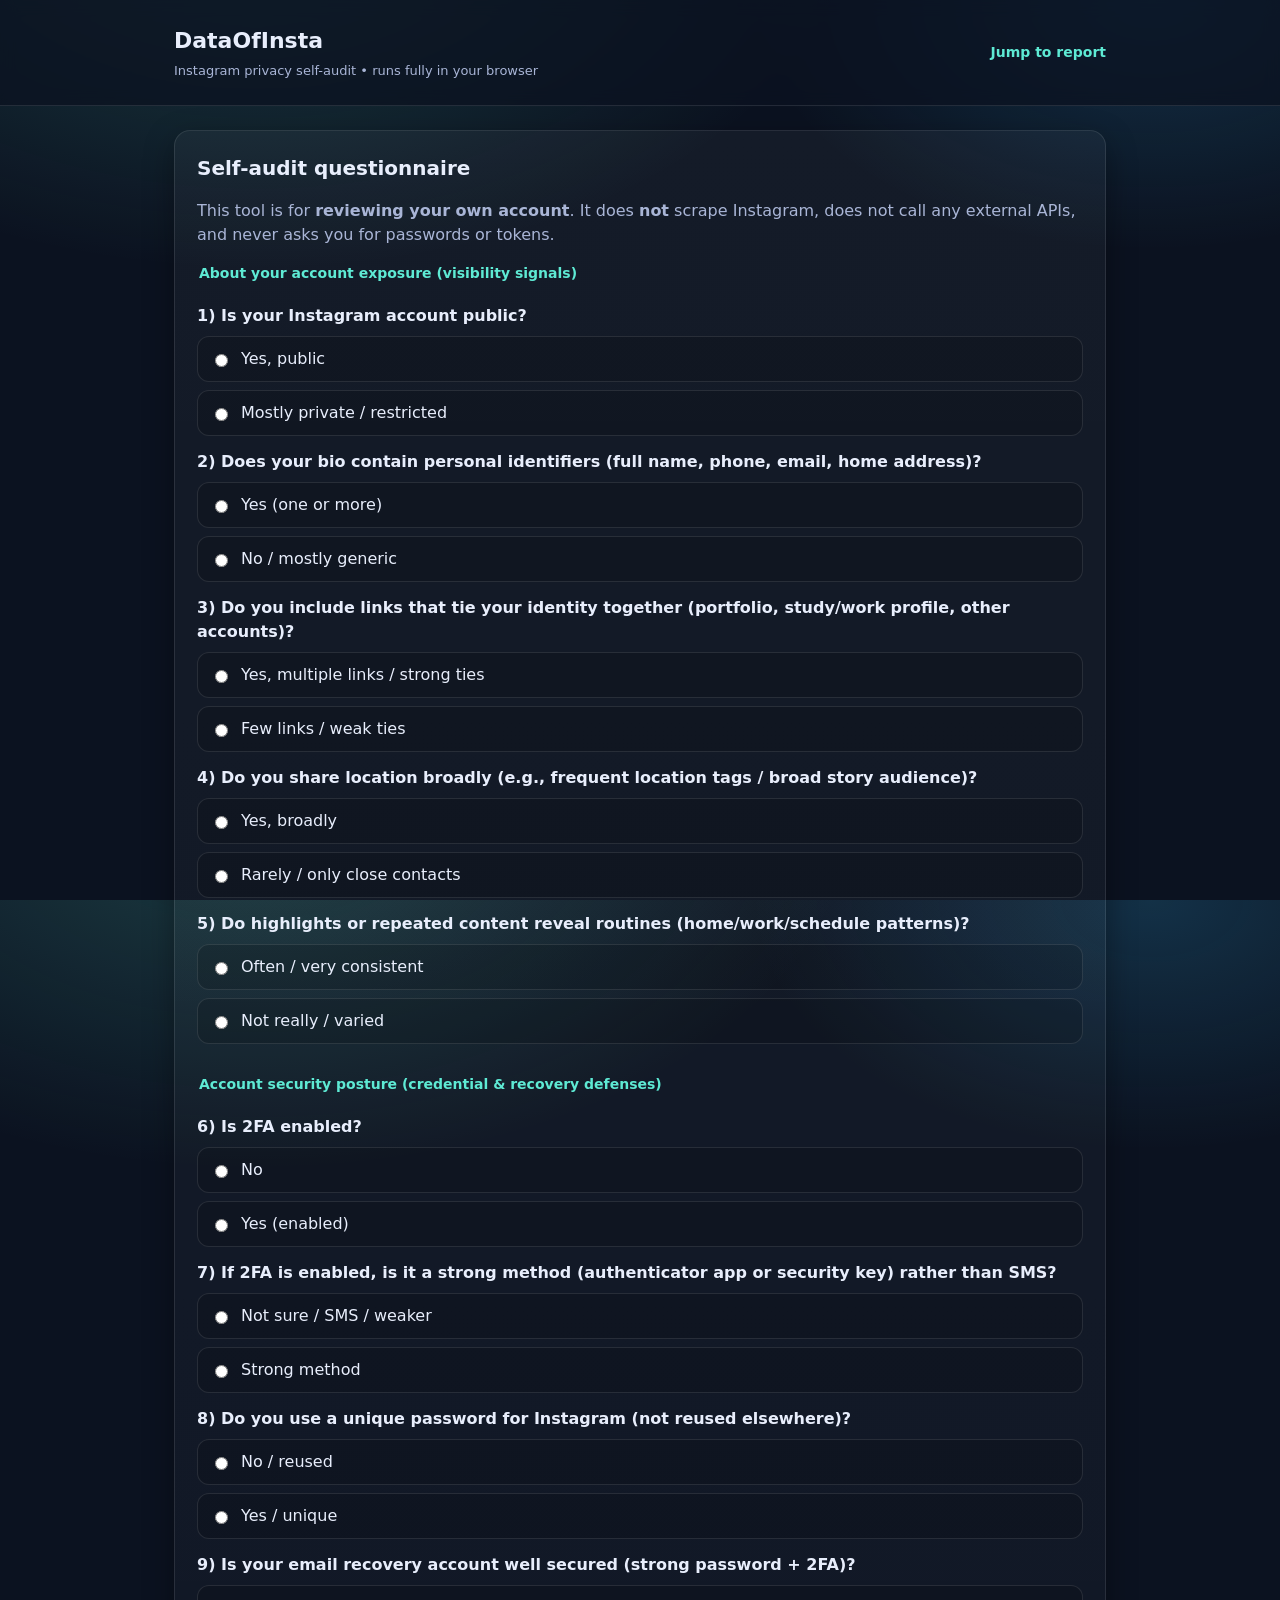
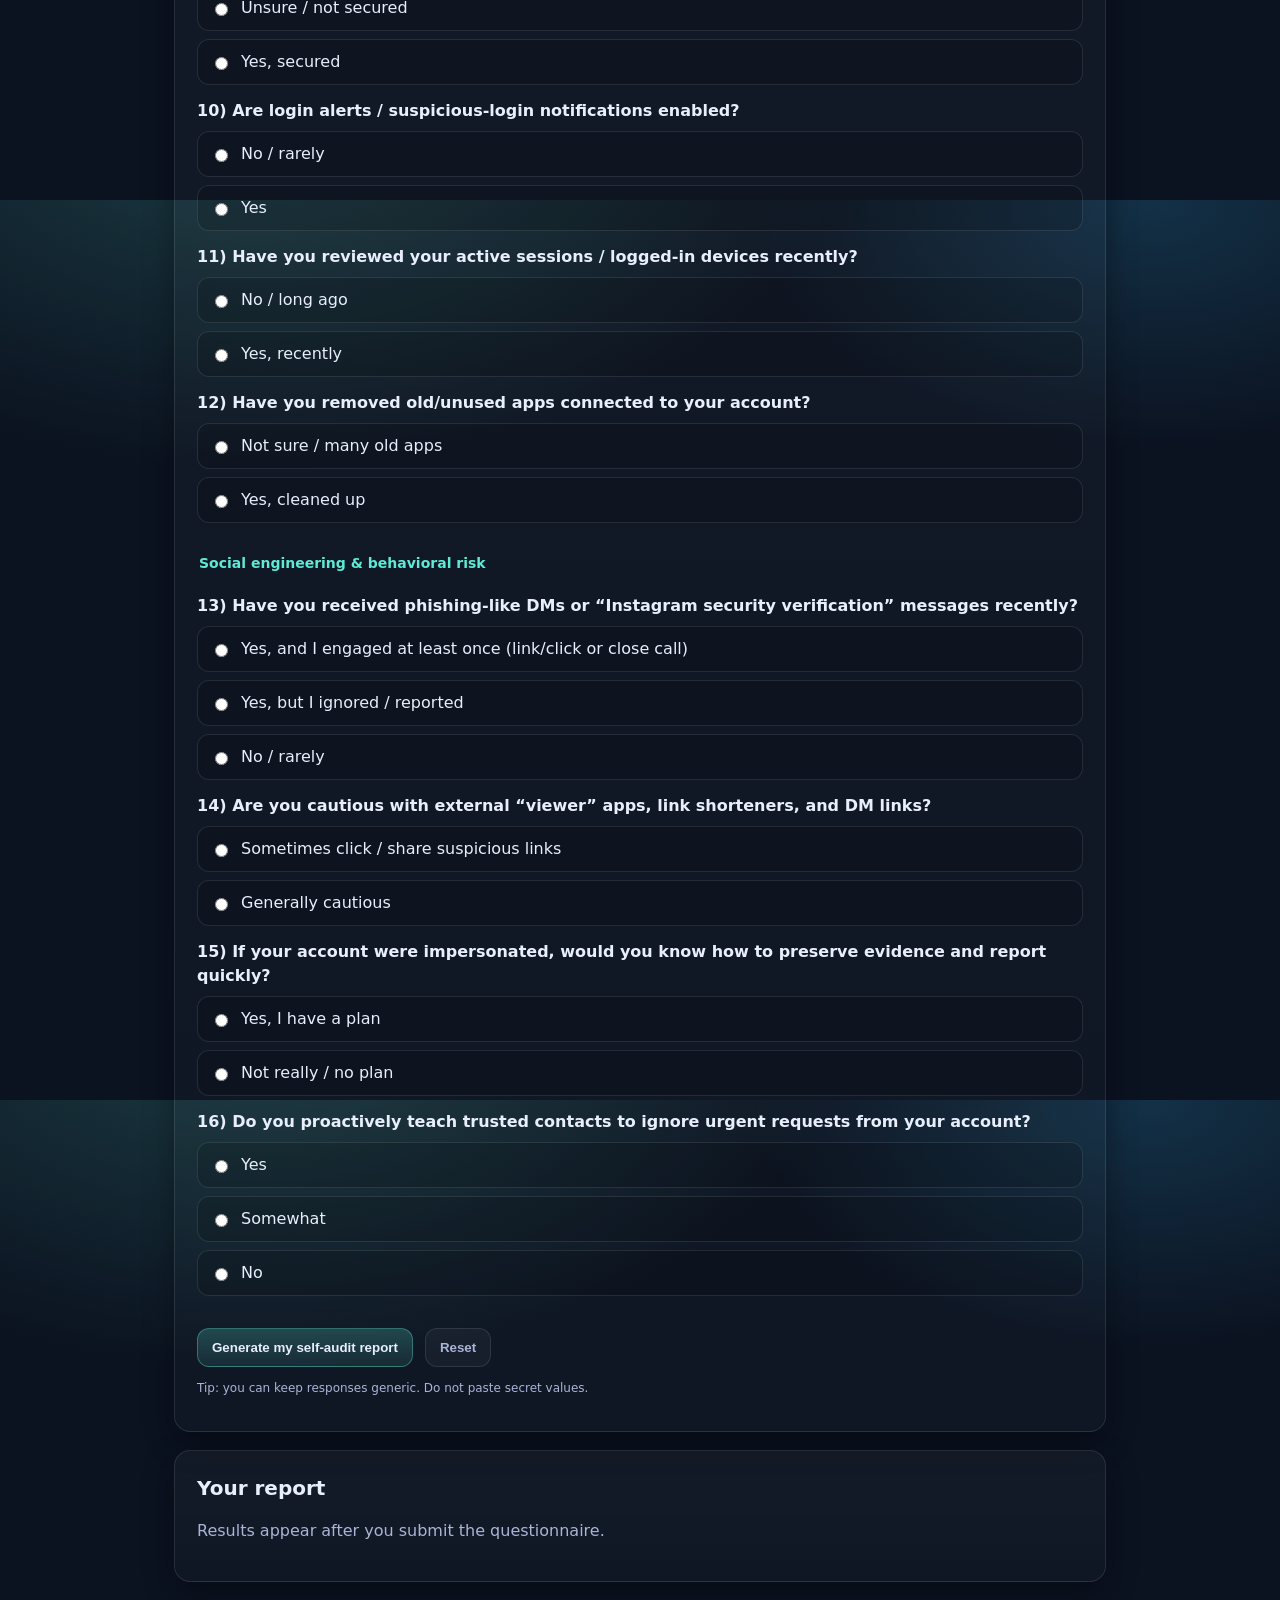
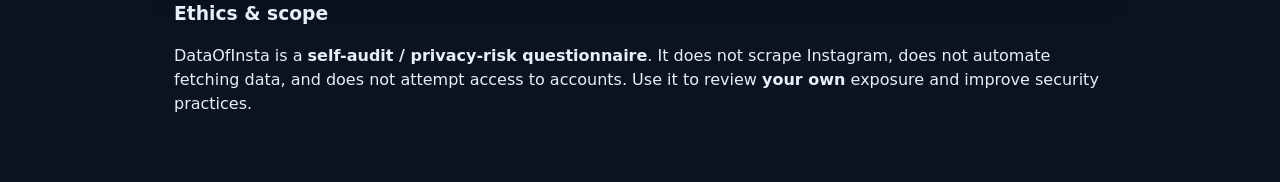
==== index.html @ 62d9fa63 "Add DataOfInsta privacy self-audit web app (static)" ====
<!doctype html>
<html lang="en">
<head>
  <meta charset="utf-8" />
  <meta name="viewport" content="width=device-width, initial-scale=1" />
  <title>DataOfInsta — Instagram Privacy Self-Audit</title>
  <link rel="stylesheet" href="styles.css" />
</head>
<body>
  <header class="topbar">
    <div class="container">
      <div class="brand">
        <h1>DataOfInsta</h1>
        <p class="subtitle">Instagram privacy self-audit • runs fully in your browser</p>
      </div>
      <a class="link" href="#report">Jump to report</a>
    </div>
  </header>

  <main class="container">
    <section id="quiz" class="card">
      <h2>Self-audit questionnaire</h2>
      <p class="muted">
        This tool is for <strong>reviewing your own account</strong>. It does <strong>not</strong> scrape Instagram, does not call any external APIs, and never asks you for passwords or tokens.
      </p>

      <form id="auditForm" autocomplete="off">
        <fieldset>
          <legend>About your account exposure (visibility signals)</legend>

          <label class="q">
            <span>1) Is your Instagram account <strong>public</strong>?</span>
            <div class="choices">
              <label class="choice"><input type="radio" name="q1" value="3" required /> Yes, public</label>
              <label class="choice"><input type="radio" name="q1" value="1" /> Mostly private / restricted</label>
            </div>
          </label>

          <label class="q">
            <span>2) Does your bio contain personal identifiers (full name, phone, email, home address)?</span>
            <div class="choices">
              <label class="choice"><input type="radio" name="q2" value="3" required /> Yes (one or more)</label>
              <label class="choice"><input type="radio" name="q2" value="1" /> No / mostly generic</label>
            </div>
          </label>

          <label class="q">
            <span>3) Do you include links that tie your identity together (portfolio, study/work profile, other accounts)?</span>
            <div class="choices">
              <label class="choice"><input type="radio" name="q3" value="2" required /> Yes, multiple links / strong ties</label>
              <label class="choice"><input type="radio" name="q3" value="1" /> Few links / weak ties</label>
            </div>
          </label>

          <label class="q">
            <span>4) Do you share location broadly (e.g., frequent location tags / broad story audience)?</span>
            <div class="choices">
              <label class="choice"><input type="radio" name="q4" value="3" required /> Yes, broadly</label>
              <label class="choice"><input type="radio" name="q4" value="1" /> Rarely / only close contacts</label>
            </div>
          </label>

          <label class="q">
            <span>5) Do highlights or repeated content reveal routines (home/work/schedule patterns)?</span>
            <div class="choices">
              <label class="choice"><input type="radio" name="q5" value="3" required /> Often / very consistent</label>
              <label class="choice"><input type="radio" name="q5" value="1" /> Not really / varied</label>
            </div>
          </label>
        </fieldset>

        <fieldset>
          <legend>Account security posture (credential & recovery defenses)</legend>

          <label class="q">
            <span>6) Is 2FA enabled?</span>
            <div class="choices">
              <label class="choice"><input type="radio" name="q6" value="3" required /> No</label>
              <label class="choice"><input type="radio" name="q6" value="1" /> Yes (enabled)</label>
            </div>
          </label>

          <label class="q">
            <span>7) If 2FA is enabled, is it a strong method (authenticator app or security key) rather than SMS?</span>
            <div class="choices">
              <label class="choice"><input type="radio" name="q7" value="2" required /> Not sure / SMS / weaker</label>
              <label class="choice"><input type="radio" name="q7" value="1" /> Strong method</label>
            </div>
          </label>

          <label class="q">
            <span>8) Do you use a unique password for Instagram (not reused elsewhere)?</span>
            <div class="choices">
              <label class="choice"><input type="radio" name="q8" value="3" required /> No / reused</label>
              <label class="choice"><input type="radio" name="q8" value="1" /> Yes / unique</label>
            </div>
          </label>

          <label class="q">
            <span>9) Is your email recovery account well secured (strong password + 2FA)?</span>
            <div class="choices">
              <label class="choice"><input type="radio" name="q9" value="3" required /> Unsure / not secured</label>
              <label class="choice"><input type="radio" name="q9" value="1" /> Yes, secured</label>
            </div>
          </label>

          <label class="q">
            <span>10) Are login alerts / suspicious-login notifications enabled?</span>
            <div class="choices">
              <label class="choice"><input type="radio" name="q10" value="3" required /> No / rarely</label>
              <label class="choice"><input type="radio" name="q10" value="1" /> Yes</label>
            </div>
          </label>

          <label class="q">
            <span>11) Have you reviewed your active sessions / logged-in devices recently?</span>
            <div class="choices">
              <label class="choice"><input type="radio" name="q11" value="2" required /> No / long ago</label>
              <label class="choice"><input type="radio" name="q11" value="1" /> Yes, recently</label>
            </div>
          </label>

          <label class="q">
            <span>12) Have you removed old/unused apps connected to your account?</span>
            <div class="choices">
              <label class="choice"><input type="radio" name="q12" value="2" required /> Not sure / many old apps</label>
              <label class="choice"><input type="radio" name="q12" value="1" /> Yes, cleaned up</label>
            </div>
          </label>
        </fieldset>

        <fieldset>
          <legend>Social engineering & behavioral risk</legend>

          <label class="q">
            <span>13) Have you received phishing-like DMs or “Instagram security verification” messages recently?</span>
            <div class="choices">
              <label class="choice"><input type="radio" name="q13" value="3" required /> Yes, and I engaged at least once (link/click or close call)</label>
              <label class="choice"><input type="radio" name="q13" value="2" /> Yes, but I ignored / reported</label>
              <label class="choice"><input type="radio" name="q13" value="1" /> No / rarely</label>
            </div>
          </label>

          <label class="q">
            <span>14) Are you cautious with external “viewer” apps, link shorteners, and DM links?</span>
            <div class="choices">
              <label class="choice"><input type="radio" name="q14" value="2" required /> Sometimes click / share suspicious links</label>
              <label class="choice"><input type="radio" name="q14" value="1" /> Generally cautious</label>
            </div>
          </label>

          <label class="q">
            <span>15) If your account were impersonated, would you know how to preserve evidence and report quickly?</span>
            <div class="choices">
              <label class="choice"><input type="radio" name="q15" value="1" required /> Yes, I have a plan</label>
              <label class="choice"><input type="radio" name="q15" value="3" /> Not really / no plan</label>
            </div>
          </label>

          <label class="q">
            <span>16) Do you proactively teach trusted contacts to ignore urgent requests from your account?</span>
            <div class="choices">
              <label class="choice"><input type="radio" name="q16" value="1" required /> Yes</label>
              <label class="choice"><input type="radio" name="q16" value="2" /> Somewhat</label>
              <label class="choice"><input type="radio" name="q16" value="3" /> No</label>
            </div>
          </label>
        </fieldset>

        <div class="actions">
          <button class="primary" type="submit">Generate my self-audit report</button>
          <button class="secondary" type="button" id="resetBtn">Reset</button>
        </div>

        <p class="fineprint">
          Tip: you can keep responses generic. Do not paste secret values.
        </p>
      </form>
    </section>

    <section id="report" class="card report" aria-live="polite">
      <h2>Your report</h2>
      <p class="muted">Results appear after you submit the questionnaire.</p>

      <div id="reportBody" class="reportBody" hidden>
        <div class="hero">
          <div>
            <div class="label">Risk level</div>
            <div id="riskLabel" class="riskLabel">—</div>
          </div>
          <div>
            <div class="label">Security score</div>
            <div id="securityScore" class="score">—</div>
          </div>
        </div>

        <h3>Exposure Estimate</h3>
        <div id="exposureText" class="prose">—</div>

        <h3>Threats Considered (self-audit framing)</h3>
        <ul id="threatsList" class="list"></ul>

        <h3>Prioritized action checklist</h3>
        <div id="actionsList" class="actionsList"></div>

        <div class="divider"></div>

        <p class="muted" id="downloadHint">You can download the report as a text file.</p>
        <div class="actions">
          <button class="primary" type="button" id="downloadBtn">Download report</button>
          <button class="secondary" type="button" id="printBtn">Print to PDF</button>
        </div>
      </div>
    </section>

    <footer class="footer">
      <h3>Ethics & scope</h3>
      <p>
        DataOfInsta is a <strong>self-audit / privacy-risk questionnaire</strong>. It does not scrape Instagram, does not automate fetching data, and does not attempt access to accounts.
        Use it to review <strong>your own</strong> exposure and improve security practices.
      </p>
    </footer>
  </main>

  <script src="app.js"></script>
</body>
</html>
---- styles.css ----
:root{
  --bg:#0b1220;
  --card:#0f1b32;
  --card2:#0d1730;
  --text:#e8eefc;
  --muted:#a9b5d6;
  --primary:#5eead4;
  --primary2:#2dd4bf;
  --danger:#fb7185;
  --warn:#fbbf24;
  --ok:#34d399;
  --border:rgba(255,255,255,.10);
  --shadow: 0 10px 30px rgba(0,0,0,.35);
  --radius:16px;
  --mono: ui-monospace, SFMono-Regular, Menlo, Monaco, Consolas, "Liberation Mono", "Courier New", monospace;
}
*{box-sizing:border-box}
html,body{height:100%}
body{
  margin:0;
  font-family: ui-sans-serif, system-ui, -apple-system, Segoe UI, Roboto, Helvetica, Arial, "Apple Color Emoji","Segoe UI Emoji";
  background: radial-gradient(1000px 600px at 20% -10%, rgba(94,234,212,.20), transparent 60%),
              radial-gradient(800px 500px at 90% 0%, rgba(56,189,248,.18), transparent 50%),
              var(--bg);
  color:var(--text);
  line-height:1.5;
}
.container{max-width:980px;margin:0 auto;padding:24px}
.topbar{
  border-bottom:1px solid var(--border);
  position:sticky;top:0;background:rgba(11,18,32,.75);
  backdrop-filter: blur(8px);
  -webkit-backdrop-filter: blur(8px);
  z-index:10;
}
.topbar .container{display:flex;align-items:center;justify-content:space-between;gap:16px}
.brand h1{margin:0;font-size:22px}
.subtitle{margin:4px 0 0;color:var(--muted);font-size:13px}
.link{color:var(--primary);text-decoration:none;font-weight:600;font-size:14px}
.link:hover{text-decoration:underline}
.card{
  background: linear-gradient(180deg, rgba(255,255,255,.04), rgba(255,255,255,.02));
  border:1px solid var(--border);
  border-radius: var(--radius);
  box-shadow: var(--shadow);
  padding:22px;
}
.card + .card{margin-top:18px}
.card h2{margin:0 0 10px;font-size:20px}
.muted{color:var(--muted)}
.fineprint{color:var(--muted);font-size:12px;margin-top:12px}
.q{display:block;margin:14px 0}
.q span{display:block;font-weight:650;margin-bottom:8px}
.choices{display:flex;flex-direction:column;gap:8px}
.choice{display:flex;align-items:center;gap:10px;padding:10px 12px;border:1px solid var(--border);border-radius:12px;background:rgba(0,0,0,.14)}
.choice input{accent-color:var(--primary)}
.actions{display:flex;gap:12px;align-items:center;margin-top:18px;flex-wrap:wrap}
button{
  border-radius: 12px;
  padding: 11px 14px;
  border:1px solid var(--border);
  background: rgba(255,255,255,.04);
  color: var(--text);
  font-weight:700;
  cursor:pointer;
}
button.primary{border-color: rgba(94,234,212,.35); background: linear-gradient(180deg, rgba(94,234,212,.22), rgba(94,234,212,.10));}
button.primary:hover{background: linear-gradient(180deg, rgba(94,234,212,.30), rgba(94,234,212,.12));}
button.secondary{color: var(--muted)}
button.secondary:hover{color: var(--text); border-color: rgba(255,255,255,.18)}
fieldset{border:0;padding:0;margin:0 0 16px}
legend{font-weight:800;color:var(--primary);font-size:14px;margin-bottom:6px}
.report .reportBody{margin-top:14px}
.hero{display:flex;gap:18px;justify-content:space-between;flex-wrap:wrap}
.label{color:var(--muted);font-size:12px;font-weight:700;text-transform:uppercase;letter-spacing:.06em}
.riskLabel{
  font-size:22px;font-weight:900;
}
.score{font-size:22px;font-weight:900;font-family: var(--mono)}
.list{margin:8px 0 0; padding-left:18px}
.actionsList{display:grid;gap:10px;margin-top:10px}
.actionItem{border:1px solid var(--border);border-radius:14px;padding:12px;background:rgba(0,0,0,.14)}
.actionItem .title{font-weight:850;display:flex;align-items:center;gap:10px}
.badge{
  font-size:12px; font-weight:900; padding:4px 8px; border-radius:999px;
  border:1px solid var(--border);
}
.badge.ok{color: rgba(52,211,153,.95); border-color: rgba(52,211,153,.35); background: rgba(52,211,153,.10)}
.badge.warn{color: rgba(251,191,36,.95); border-color: rgba(251,191,36,.35); background: rgba(251,191,36,.10)}
.badge.danger{color: rgba(251,113,133,.98); border-color: rgba(251,113,133,.35); background: rgba(251,113,133,.10)}
.prose{white-space:pre-wrap}
.divider{height:1px;background:var(--border);margin:18px 0}
.footer{margin:18px 0 42px}
.footer h3{margin:0 0 8px}
@media print{
  .topbar,.footer,button,.link{display:none !important}
  body{background:#fff;color:#111}
  .card{box-shadow:none;border:1px solid #ddd;background:#fff}
  .muted{color:#444}
  .container{padding:16px}
}
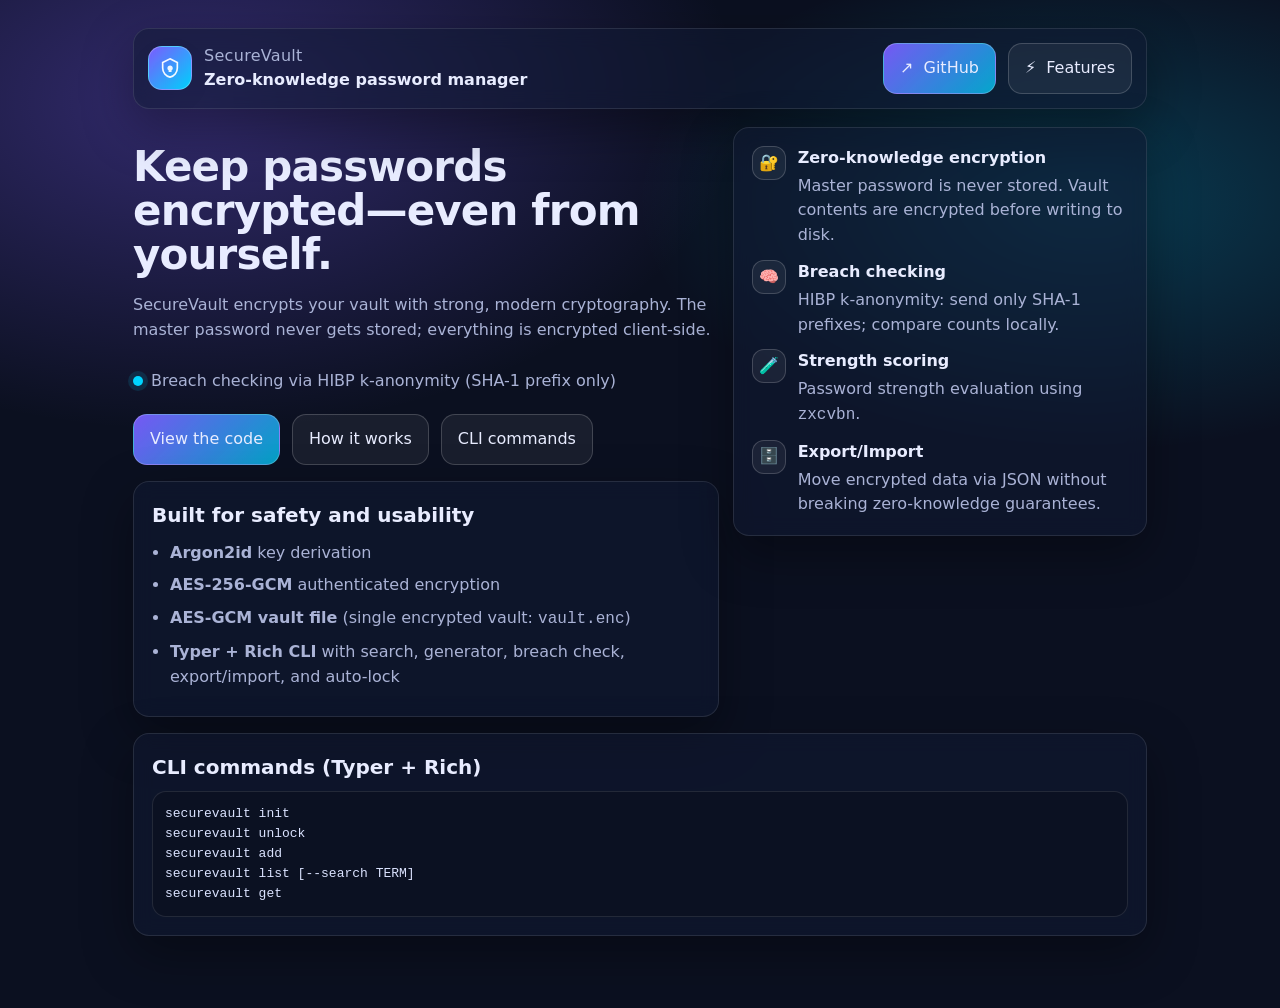
==== commit 1d877c03: "docs: add SecureVault GitHub Pages site" ====
--- a/index.html
+++ b/index.html
@@ -3,226 +3,225 @@
 <head>
   <meta charset="utf-8" />
   <meta name="viewport" content="width=device-width, initial-scale=1" />
-  <title>DataOfInsta — Instagram Privacy Self-Audit</title>
+  <title>SecureVault — Zero-Knowledge Password Manager</title>
+  <meta name="description" content="SecureVault: zero-knowledge encryption + breach checking (HIBP k-anonymity)." />
   <link rel="stylesheet" href="styles.css" />
+  <style>
+    /* Minimal inline overrides removed; keep styling in styles.css */
+
+
+    :root{
+      --bg:#0b1020;
+      --card:#121a33;
+      --text:#e8ecff;
+      --muted:#aab3d6;
+      --accent:#7c5cff;
+      --accent2:#00d4ff;
+      --border:rgba(255,255,255,.10);
+      --shadow: 0 18px 50px rgba(0,0,0,.35);
+      --radius:16px;
+      --mono: ui-monospace, SFMono-Regular, Menlo, Monaco, Consolas, "Liberation Mono", "Courier New", monospace;
+      --sans: ui-sans-serif, system-ui, -apple-system, Segoe UI, Roboto, Helvetica, Arial, "Apple Color Emoji", "Segoe UI Emoji";
+    }
+    *{box-sizing:border-box}
+    body{
+      margin:0;
+      font-family:var(--sans);
+      background: radial-gradient(1000px 600px at 15% 10%, rgba(124,92,255,.35), transparent 55%),
+                  radial-gradient(900px 500px at 85% 20%, rgba(0,212,255,.22), transparent 50%),
+                  var(--bg);
+      color:var(--text);
+      line-height:1.55;
+    }
+    a{color:inherit}
+    .wrap{max-width:1050px;margin:0 auto;padding:28px 18px 72px}
+    header{
+      display:flex;gap:16px;align-items:center;justify-content:space-between;flex-wrap:wrap;
+      padding:14px 14px;
+      border:1px solid var(--border);
+      background:rgba(18,26,51,.55);
+      backdrop-filter: blur(10px);
+      border-radius: var(--radius);
+      box-shadow: var(--shadow);
+    }
+    .brand{display:flex;align-items:center;gap:12px}
+    .logo{
+      width:44px;height:44px;border-radius:14px;
+      background: linear-gradient(135deg, rgba(124,92,255,1), rgba(0,212,255,1));
+      display:grid;place-items:center;
+      border:1px solid rgba(255,255,255,.25);
+    }
+    .logo svg{filter: drop-shadow(0 8px 18px rgba(0,0,0,.35))}
+    .title{margin:0;font-size:16px;letter-spacing:.3px;color:var(--muted)}
+    h1{
+      font-size:42px;line-height:1.05;margin:18px 0 10px;
+      letter-spacing:-.02em;
+    }
+    .subtitle{color:var(--muted);max-width:70ch}
+
+    .grid{display:grid;grid-template-columns: repeat(12, 1fr);gap:14px;margin-top:18px}
+    .hero{grid-column: span 12}
+    .cards{grid-column: span 12}
+    @media (min-width: 900px){
+      .hero{grid-column: span 7}
+      .cards{grid-column: span 5}
+    }
+
+    .card{
+      border:1px solid var(--border);
+      background: rgba(18,26,51,.55);
+      backdrop-filter: blur(10px);
+      border-radius: var(--radius);
+      box-shadow: var(--shadow);
+      padding:18px;
+    }
+
+    .cta{
+      display:flex;gap:12px;flex-wrap:wrap;margin-top:20px;
+    }
+    .btn{
+      display:inline-flex;align-items:center;gap:10px;
+      padding:12px 16px;
+      border-radius: 14px;
+      text-decoration:none;
+      border:1px solid rgba(255,255,255,.18);
+      background: rgba(255,255,255,.06);
+      transition: transform .08s ease, background .15s ease, border-color .15s ease;
+      user-select:none;
+    }
+    .btn:hover{transform: translateY(-1px);background: rgba(255,255,255,.10);border-color: rgba(255,255,255,.28)}
+    .btn.primary{
+      background: linear-gradient(135deg, rgba(124,92,255,.95), rgba(0,212,255,.75));
+      border-color: rgba(255,255,255,.22);
+    }
+    .pill{display:inline-flex;align-items:center;gap:8px;margin:10px 0 0}
+    .dot{width:10px;height:10px;border-radius:50%;background:var(--accent2);box-shadow:0 0 0 5px rgba(0,212,255,.12)}
+
+    ul{margin:10px 0 0;padding-left:18px;color:var(--muted)}
+    li{margin:8px 0}
+
+    .section{margin-top:16px}
+    .section h2{margin:0 0 8px;font-size:20px}
+    .code{
+      font-family:var(--mono);
+      font-size:13px;
+      border:1px solid var(--border);
+      background: rgba(0,0,0,.18);
+      padding:12px;
+      border-radius:14px;
+      color:#dbe3ff;
+      overflow:auto;
+      white-space:pre;
+    }
+
+    footer{
+      margin-top:24px;color:var(--muted);font-size:13px;text-align:center;
+    }
+    .kcard{display:grid;gap:12px}
+    .k{display:flex;gap:12px;align-items:flex-start}
+    .k .icon{
+      width:34px;height:34px;border-radius:12px;
+      display:grid;place-items:center;
+      border:1px solid rgba(255,255,255,.18);
+      background: rgba(255,255,255,.06);
+      flex:0 0 auto;
+    }
+    .k b{display:block;margin-bottom:3px}
+  </style>
 </head>
 <body>
-  <header class="topbar">
-    <div class="container">
+  <div class="wrap">
+    <header>
       <div class="brand">
-        <h1>DataOfInsta</h1>
-        <p class="subtitle">Instagram privacy self-audit • runs fully in your browser</p>
-      </div>
-      <a class="link" href="#report">Jump to report</a>
+        <div class="logo" aria-hidden="true">
+          <svg width="22" height="22" viewBox="0 0 24 24" fill="none" xmlns="http://www.w3.org/2000/svg">
+            <path d="M12 2L20 6V12C20 17 16.5 21 12 22C7.5 21 4 17 4 12V6L12 2Z" stroke="white" stroke-width="1.8" opacity=".95"/>
+            <path d="M9.2 12.2C9.2 10.6 10.5 9.3 12.1 9.3C13.7 9.3 15 10.6 15 12.2C15 13.2 14.5 14 13.7 14.5V16.4H10.5V14.5C9.7 14 9.2 13.2 9.2 12.2Z" fill="white" opacity=".9"/>
+          </svg>
+        </div>
+        <div>
+          <div class="title">SecureVault</div>
+          <div style="font-weight:650">Zero-knowledge password manager</div>
+        </div>
+      </div>
+      <div class="cta" style="margin:0">
+        <a class="btn primary" href="https://github.com/nikhiltomar2712/SecureVault" target="_blank" rel="noreferrer">
+          <span aria-hidden="true">↗</span> GitHub
+        </a>
+        <a class="btn" href="#features">
+          <span aria-hidden="true">⚡</span> Features
+        </a>
+      </div>
+    </header>
+
+    <div class="grid">
+      <div class="hero">
+        <h1>Keep passwords encrypted—even from yourself.</h1>
+        <p class="subtitle">SecureVault encrypts your vault with strong, modern cryptography. The master password never gets stored; everything is encrypted client-side.</p>
+        <div class="pill"><span class="dot"></span><span style="color:var(--muted)">Breach checking via HIBP k-anonymity (SHA-1 prefix only)</span></div>
+
+        <div class="cta">
+          <a class="btn primary" href="https://github.com/nikhiltomar2712/SecureVault" target="_blank" rel="noreferrer">View the code</a>
+          <a class="btn" href="#crypto">How it works</a>
+          <a class="btn" href="#commands">CLI commands</a>
+        </div>
+
+        <div class="section" id="features">
+          <div class="card">
+            <h2 style="margin-top:0">Built for safety and usability</h2>
+            <ul>
+              <li><b>Argon2id</b> key derivation</li>
+              <li><b>AES-256-GCM</b> authenticated encryption</li>
+              <li><b>AES-GCM vault file</b> (single encrypted vault: <code style="font-family:var(--mono)">vault.enc</code>)</li>
+              <li><b>Typer + Rich CLI</b> with search, generator, breach check, export/import, and auto-lock</li>
+            </ul>
+          </div>
+        </div>
+      </div>
+
+      <div class="cards">
+        <div class="card kcard" id="crypto">
+          <div class="k">
+            <div class="icon" aria-hidden="true">🔐</div>
+            <div><b>Zero-knowledge encryption</b><div style="color:var(--muted)">Master password is never stored. Vault contents are encrypted before writing to disk.</div></div>
+          </div>
+          <div class="k">
+            <div class="icon" aria-hidden="true">🧠</div>
+            <div><b>Breach checking</b><div style="color:var(--muted)">HIBP k-anonymity: send only SHA-1 prefixes; compare counts locally.</div></div>
+          </div>
+          <div class="k">
+            <div class="icon" aria-hidden="true">🧪</div>
+            <div><b>Strength scoring</b><div style="color:var(--muted)">Password strength evaluation using <span style="font-family:var(--mono)">zxcvbn</span>.</div></div>
+          </div>
+          <div class="k">
+            <div class="icon" aria-hidden="true">🗄️</div>
+            <div><b>Export/Import</b><div style="color:var(--muted)">Move encrypted data via JSON without breaking zero-knowledge guarantees.</div></div>
+          </div>
+        </div>
+      </div>
     </div>
-  </header>
-
-  <main class="container">
-    <section id="quiz" class="card">
-      <h2>Self-audit questionnaire</h2>
-      <p class="muted">
-        This tool is for <strong>reviewing your own account</strong>. It does <strong>not</strong> scrape Instagram, does not call any external APIs, and never asks you for passwords or tokens.
-      </p>
-
-      <form id="auditForm" autocomplete="off">
-        <fieldset>
-          <legend>About your account exposure (visibility signals)</legend>
-
-          <label class="q">
-            <span>1) Is your Instagram account <strong>public</strong>?</span>
-            <div class="choices">
-              <label class="choice"><input type="radio" name="q1" value="3" required /> Yes, public</label>
-              <label class="choice"><input type="radio" name="q1" value="1" /> Mostly private / restricted</label>
-            </div>
-          </label>
-
-          <label class="q">
-            <span>2) Does your bio contain personal identifiers (full name, phone, email, home address)?</span>
-            <div class="choices">
-              <label class="choice"><input type="radio" name="q2" value="3" required /> Yes (one or more)</label>
-              <label class="choice"><input type="radio" name="q2" value="1" /> No / mostly generic</label>
-            </div>
-          </label>
-
-          <label class="q">
-            <span>3) Do you include links that tie your identity together (portfolio, study/work profile, other accounts)?</span>
-            <div class="choices">
-              <label class="choice"><input type="radio" name="q3" value="2" required /> Yes, multiple links / strong ties</label>
-              <label class="choice"><input type="radio" name="q3" value="1" /> Few links / weak ties</label>
-            </div>
-          </label>
-
-          <label class="q">
-            <span>4) Do you share location broadly (e.g., frequent location tags / broad story audience)?</span>
-            <div class="choices">
-              <label class="choice"><input type="radio" name="q4" value="3" required /> Yes, broadly</label>
-              <label class="choice"><input type="radio" name="q4" value="1" /> Rarely / only close contacts</label>
-            </div>
-          </label>
-
-          <label class="q">
-            <span>5) Do highlights or repeated content reveal routines (home/work/schedule patterns)?</span>
-            <div class="choices">
-              <label class="choice"><input type="radio" name="q5" value="3" required /> Often / very consistent</label>
-              <label class="choice"><input type="radio" name="q5" value="1" /> Not really / varied</label>
-            </div>
-          </label>
-        </fieldset>
-
-        <fieldset>
-          <legend>Account security posture (credential & recovery defenses)</legend>
-
-          <label class="q">
-            <span>6) Is 2FA enabled?</span>
-            <div class="choices">
-              <label class="choice"><input type="radio" name="q6" value="3" required /> No</label>
-              <label class="choice"><input type="radio" name="q6" value="1" /> Yes (enabled)</label>
-            </div>
-          </label>
-
-          <label class="q">
-            <span>7) If 2FA is enabled, is it a strong method (authenticator app or security key) rather than SMS?</span>
-            <div class="choices">
-              <label class="choice"><input type="radio" name="q7" value="2" required /> Not sure / SMS / weaker</label>
-              <label class="choice"><input type="radio" name="q7" value="1" /> Strong method</label>
-            </div>
-          </label>
-
-          <label class="q">
-            <span>8) Do you use a unique password for Instagram (not reused elsewhere)?</span>
-            <div class="choices">
-              <label class="choice"><input type="radio" name="q8" value="3" required /> No / reused</label>
-              <label class="choice"><input type="radio" name="q8" value="1" /> Yes / unique</label>
-            </div>
-          </label>
-
-          <label class="q">
-            <span>9) Is your email recovery account well secured (strong password + 2FA)?</span>
-            <div class="choices">
-              <label class="choice"><input type="radio" name="q9" value="3" required /> Unsure / not secured</label>
-              <label class="choice"><input type="radio" name="q9" value="1" /> Yes, secured</label>
-            </div>
-          </label>
-
-          <label class="q">
-            <span>10) Are login alerts / suspicious-login notifications enabled?</span>
-            <div class="choices">
-              <label class="choice"><input type="radio" name="q10" value="3" required /> No / rarely</label>
-              <label class="choice"><input type="radio" name="q10" value="1" /> Yes</label>
-            </div>
-          </label>
-
-          <label class="q">
-            <span>11) Have you reviewed your active sessions / logged-in devices recently?</span>
-            <div class="choices">
-              <label class="choice"><input type="radio" name="q11" value="2" required /> No / long ago</label>
-              <label class="choice"><input type="radio" name="q11" value="1" /> Yes, recently</label>
-            </div>
-          </label>
-
-          <label class="q">
-            <span>12) Have you removed old/unused apps connected to your account?</span>
-            <div class="choices">
-              <label class="choice"><input type="radio" name="q12" value="2" required /> Not sure / many old apps</label>
-              <label class="choice"><input type="radio" name="q12" value="1" /> Yes, cleaned up</label>
-            </div>
-          </label>
-        </fieldset>
-
-        <fieldset>
-          <legend>Social engineering & behavioral risk</legend>
-
-          <label class="q">
-            <span>13) Have you received phishing-like DMs or “Instagram security verification” messages recently?</span>
-            <div class="choices">
-              <label class="choice"><input type="radio" name="q13" value="3" required /> Yes, and I engaged at least once (link/click or close call)</label>
-              <label class="choice"><input type="radio" name="q13" value="2" /> Yes, but I ignored / reported</label>
-              <label class="choice"><input type="radio" name="q13" value="1" /> No / rarely</label>
-            </div>
-          </label>
-
-          <label class="q">
-            <span>14) Are you cautious with external “viewer” apps, link shorteners, and DM links?</span>
-            <div class="choices">
-              <label class="choice"><input type="radio" name="q14" value="2" required /> Sometimes click / share suspicious links</label>
-              <label class="choice"><input type="radio" name="q14" value="1" /> Generally cautious</label>
-            </div>
-          </label>
-
-          <label class="q">
-            <span>15) If your account were impersonated, would you know how to preserve evidence and report quickly?</span>
-            <div class="choices">
-              <label class="choice"><input type="radio" name="q15" value="1" required /> Yes, I have a plan</label>
-              <label class="choice"><input type="radio" name="q15" value="3" /> Not really / no plan</label>
-            </div>
-          </label>
-
-          <label class="q">
-            <span>16) Do you proactively teach trusted contacts to ignore urgent requests from your account?</span>
-            <div class="choices">
-              <label class="choice"><input type="radio" name="q16" value="1" required /> Yes</label>
-              <label class="choice"><input type="radio" name="q16" value="2" /> Somewhat</label>
-              <label class="choice"><input type="radio" name="q16" value="3" /> No</label>
-            </div>
-          </label>
-        </fieldset>
-
-        <div class="actions">
-          <button class="primary" type="submit">Generate my self-audit report</button>
-          <button class="secondary" type="button" id="resetBtn">Reset</button>
-        </div>
-
-        <p class="fineprint">
-          Tip: you can keep responses generic. Do not paste secret values.
-        </p>
-      </form>
-    </section>
-
-    <section id="report" class="card report" aria-live="polite">
-      <h2>Your report</h2>
-      <p class="muted">Results appear after you submit the questionnaire.</p>
-
-      <div id="reportBody" class="reportBody" hidden>
-        <div class="hero">
-          <div>
-            <div class="label">Risk level</div>
-            <div id="riskLabel" class="riskLabel">—</div>
-          </div>
-          <div>
-            <div class="label">Security score</div>
-            <div id="securityScore" class="score">—</div>
-          </div>
-        </div>
-
-        <h3>Exposure Estimate</h3>
-        <div id="exposureText" class="prose">—</div>
-
-        <h3>Threats Considered (self-audit framing)</h3>
-        <ul id="threatsList" class="list"></ul>
-
-        <h3>Prioritized action checklist</h3>
-        <div id="actionsList" class="actionsList"></div>
-
-        <div class="divider"></div>
-
-        <p class="muted" id="downloadHint">You can download the report as a text file.</p>
-        <div class="actions">
-          <button class="primary" type="button" id="downloadBtn">Download report</button>
-          <button class="secondary" type="button" id="printBtn">Print to PDF</button>
-        </div>
-      </div>
-    </section>
-
-    <footer class="footer">
-      <h3>Ethics & scope</h3>
-      <p>
-        DataOfInsta is a <strong>self-audit / privacy-risk questionnaire</strong>. It does not scrape Instagram, does not automate fetching data, and does not attempt access to accounts.
-        Use it to review <strong>your own</strong> exposure and improve security practices.
-      </p>
+
+    <div class="section" id="commands">
+      <div class="card">
+        <h2>CLI commands (Typer + Rich)</h2>
+        <div class="code">securevault init
+securevault unlock
+securevault add
+securevault list [--search TERM]
+securevault get <title or id>
+securevault generate
+securevault check-breach
+securevault export
+securevault import
+securevault lock</div>
+        <p style="margin:12px 0 0;color:var(--muted)">This page is a GitHub Pages-style landing site for the SecureVault project.</p>
+      </div>
+    </div>
+
+    <footer>
+      <div>© 2026 SecureVault • <a href="https://github.com/nikhiltomar2712/SecureVault" target="_blank" rel="noreferrer">GitHub</a></div>
     </footer>
-  </main>
-
-  <script src="app.js"></script>
+  </div>
 </body>
 </html>
 
--- a/styles.css
+++ b/styles.css
@@ -1,102 +1,130 @@
 :root{
-  --bg:#0b1220;
-  --card:#0f1b32;
-  --card2:#0d1730;
-  --text:#e8eefc;
-  --muted:#a9b5d6;
-  --primary:#5eead4;
-  --primary2:#2dd4bf;
-  --danger:#fb7185;
-  --warn:#fbbf24;
-  --ok:#34d399;
+  --bg:#0b1020;
+  --card:#121a33;
+  --text:#e8ecff;
+  --muted:#aab3d6;
+  --accent:#7c5cff;
+  --accent2:#00d4ff;
   --border:rgba(255,255,255,.10);
-  --shadow: 0 10px 30px rgba(0,0,0,.35);
+  --shadow: 0 18px 50px rgba(0,0,0,.35);
   --radius:16px;
   --mono: ui-monospace, SFMono-Regular, Menlo, Monaco, Consolas, "Liberation Mono", "Courier New", monospace;
+  --sans: ui-sans-serif, system-ui, -apple-system, Segoe UI, Roboto, Helvetica, Arial, "Apple Color Emoji", "Segoe UI Emoji";
 }
 *{box-sizing:border-box}
-html,body{height:100%}
 body{
   margin:0;
-  font-family: ui-sans-serif, system-ui, -apple-system, Segoe UI, Roboto, Helvetica, Arial, "Apple Color Emoji","Segoe UI Emoji";
-  background: radial-gradient(1000px 600px at 20% -10%, rgba(94,234,212,.20), transparent 60%),
-              radial-gradient(800px 500px at 90% 0%, rgba(56,189,248,.18), transparent 50%),
+  font-family:var(--sans);
+  background: radial-gradient(1000px 600px at 15% 10%, rgba(124,92,255,.35), transparent 55%),
+              radial-gradient(900px 500px at 85% 20%, rgba(0,212,255,.22), transparent 50%),
               var(--bg);
   color:var(--text);
-  line-height:1.5;
+  line-height:1.55;
 }
-.container{max-width:980px;margin:0 auto;padding:24px}
-.topbar{
-  border-bottom:1px solid var(--border);
-  position:sticky;top:0;background:rgba(11,18,32,.75);
-  backdrop-filter: blur(8px);
-  -webkit-backdrop-filter: blur(8px);
-  z-index:10;
-}
-.topbar .container{display:flex;align-items:center;justify-content:space-between;gap:16px}
-.brand h1{margin:0;font-size:22px}
-.subtitle{margin:4px 0 0;color:var(--muted);font-size:13px}
-.link{color:var(--primary);text-decoration:none;font-weight:600;font-size:14px}
-.link:hover{text-decoration:underline}
-.card{
-  background: linear-gradient(180deg, rgba(255,255,255,.04), rgba(255,255,255,.02));
+a{color:inherit}
+.wrap{max-width:1050px;margin:0 auto;padding:28px 18px 72px}
+header{
+  display:flex;gap:16px;align-items:center;justify-content:space-between;flex-wrap:wrap;
+  padding:14px 14px;
   border:1px solid var(--border);
+  background:rgba(18,26,51,.55);
+  -webkit-backdrop-filter: blur(10px);
+  backdrop-filter: blur(10px);
   border-radius: var(--radius);
   box-shadow: var(--shadow);
-  padding:22px;
 }
-.card + .card{margin-top:18px}
-.card h2{margin:0 0 10px;font-size:20px}
-.muted{color:var(--muted)}
-.fineprint{color:var(--muted);font-size:12px;margin-top:12px}
-.q{display:block;margin:14px 0}
-.q span{display:block;font-weight:650;margin-bottom:8px}
-.choices{display:flex;flex-direction:column;gap:8px}
-.choice{display:flex;align-items:center;gap:10px;padding:10px 12px;border:1px solid var(--border);border-radius:12px;background:rgba(0,0,0,.14)}
-.choice input{accent-color:var(--primary)}
-.actions{display:flex;gap:12px;align-items:center;margin-top:18px;flex-wrap:wrap}
-button{
-  border-radius: 12px;
-  padding: 11px 14px;
+.brand{display:flex;align-items:center;gap:12px}
+.logo{
+  width:44px;height:44px;border-radius:14px;
+  background: linear-gradient(135deg, rgba(124,92,255,1), rgba(0,212,255,1));
+  display:grid;place-items:center;
+  border:1px solid rgba(255,255,255,.25);
+}
+.logo svg{filter: drop-shadow(0 8px 18px rgba(0,0,0,.35))}
+.title{margin:0;font-size:16px;letter-spacing:.3px;color:var(--muted)}
+.hero h1{
+  font-size:42px;line-height:1.05;margin:18px 0 10px;
+  letter-spacing:-.02em;
+}
+.subtitle{color:var(--muted);max-width:70ch}
+.grid{display:grid;grid-template-columns: repeat(12, 1fr);gap:14px;margin-top:18px}
+.hero-col{grid-column: span 12}
+.cards-col{grid-column: span 12}
+@media (min-width: 900px){
+  .hero-col{grid-column: span 7}
+  .cards-col{grid-column: span 5}
+}
+.card{
   border:1px solid var(--border);
-  background: rgba(255,255,255,.04);
-  color: var(--text);
-  font-weight:700;
-  cursor:pointer;
+  background: rgba(18,26,51,.55);
+  -webkit-backdrop-filter: blur(10px);
+  backdrop-filter: blur(10px);
+  border-radius: var(--radius);
+  box-shadow: var(--shadow);
+  padding:18px;
 }
-button.primary{border-color: rgba(94,234,212,.35); background: linear-gradient(180deg, rgba(94,234,212,.22), rgba(94,234,212,.10));}
-button.primary:hover{background: linear-gradient(180deg, rgba(94,234,212,.30), rgba(94,234,212,.12));}
-button.secondary{color: var(--muted)}
-button.secondary:hover{color: var(--text); border-color: rgba(255,255,255,.18)}
-fieldset{border:0;padding:0;margin:0 0 16px}
-legend{font-weight:800;color:var(--primary);font-size:14px;margin-bottom:6px}
-.report .reportBody{margin-top:14px}
-.hero{display:flex;gap:18px;justify-content:space-between;flex-wrap:wrap}
-.label{color:var(--muted);font-size:12px;font-weight:700;text-transform:uppercase;letter-spacing:.06em}
-.riskLabel{
-  font-size:22px;font-weight:900;
+.cta{display:flex;gap:12px;flex-wrap:wrap;margin-top:20px}
+.btn{
+  display:inline-flex;align-items:center;gap:10px;
+  padding:12px 16px;
+  border-radius: 14px;
+  text-decoration:none;
+  border:1px solid rgba(255,255,255,.18);
+  background: rgba(255,255,255,.06);
+  transition: transform .08s ease, background .15s ease, border-color .15s ease;
+  -webkit-user-select:none; user-select:none;
 }
-.score{font-size:22px;font-weight:900;font-family: var(--mono)}
-.list{margin:8px 0 0; padding-left:18px}
-.actionsList{display:grid;gap:10px;margin-top:10px}
-.actionItem{border:1px solid var(--border);border-radius:14px;padding:12px;background:rgba(0,0,0,.14)}
-.actionItem .title{font-weight:850;display:flex;align-items:center;gap:10px}
-.badge{
-  font-size:12px; font-weight:900; padding:4px 8px; border-radius:999px;
+.btn:hover{transform: translateY(-1px);background: rgba(255,255,255,.10);border-color: rgba(255,255,255,.28)}
+.btn.primary{
+  background: linear-gradient(135deg, rgba(124,92,255,.95), rgba(0,212,255,.75));
+  border-color: rgba(255,255,255,.22);
+}
+.pill{display:inline-flex;align-items:center;gap:8px;margin:10px 0 0}
+.dot{width:10px;height:10px;border-radius:50%;background:var(--accent2);box-shadow:0 0 0 5px rgba(0,212,255,.12)}
+ul{margin:10px 0 0;padding-left:18px;color:var(--muted)}
+li{margin:8px 0}
+.section{margin-top:16px}
+.section h2{margin:0 0 8px;font-size:20px}
+.code{
+  font-family:var(--mono);
+  font-size:13px;
   border:1px solid var(--border);
+  background: rgba(0,0,0,.18);
+  padding:12px;
+  border-radius:14px;
+  color:#dbe3ff;
+  overflow:auto;
+  white-space:pre;
 }
-.badge.ok{color: rgba(52,211,153,.95); border-color: rgba(52,211,153,.35); background: rgba(52,211,153,.10)}
-.badge.warn{color: rgba(251,191,36,.95); border-color: rgba(251,191,36,.35); background: rgba(251,191,36,.10)}
-.badge.danger{color: rgba(251,113,133,.98); border-color: rgba(251,113,133,.35); background: rgba(251,113,133,.10)}
-.prose{white-space:pre-wrap}
-.divider{height:1px;background:var(--border);margin:18px 0}
-.footer{margin:18px 0 42px}
-.footer h3{margin:0 0 8px}
-@media print{
-  .topbar,.footer,button,.link{display:none !important}
-  body{background:#fff;color:#111}
-  .card{box-shadow:none;border:1px solid #ddd;background:#fff}
-  .muted{color:#444}
-  .container{padding:16px}
+footer{margin-top:24px;color:var(--muted);font-size:13px;text-align:center}
+.kcard{display:grid;gap:12px}
+.k{display:flex;gap:12px;align-items:flex-start}
+.k .icon{
+  width:34px;height:34px;border-radius:12px;
+  display:grid;place-items:center;
+  border:1px solid rgba(255,255,255,.18);
+  background: rgba(255,255,255,.06);
+  flex:0 0 auto;
 }
+.k b{display:block;margin-bottom:3px}
+.table{
+  width:100%;border-collapse:collapse;margin-top:10px
+}
+.table th,.table td{border-top:1px solid var(--border);padding:10px;text-align:left;color:var(--muted)}
+.table th{color:var(--text);font-weight:650}
+.small{font-size:13px;color:var(--muted)}
+.grid-2{display:grid;grid-template-columns:1fr;gap:14px}
+@media(min-width:900px){.grid-2{grid-template-columns:1fr 1fr}}
+.form-row{display:flex;gap:10px;flex-wrap:wrap;align-items:center}
+input[type="text"]{
+  flex:1 1 240px;
+  min-width:220px;
+  padding:12px 14px;
+  border-radius:14px;
+  background:rgba(255,255,255,.06);
+  border:1px solid rgba(255,255,255,.14);
+  color:var(--text);
+  outline:none;
+}
+input[type="text"]::placeholder{color:rgba(232,236,255,.55)}
 
